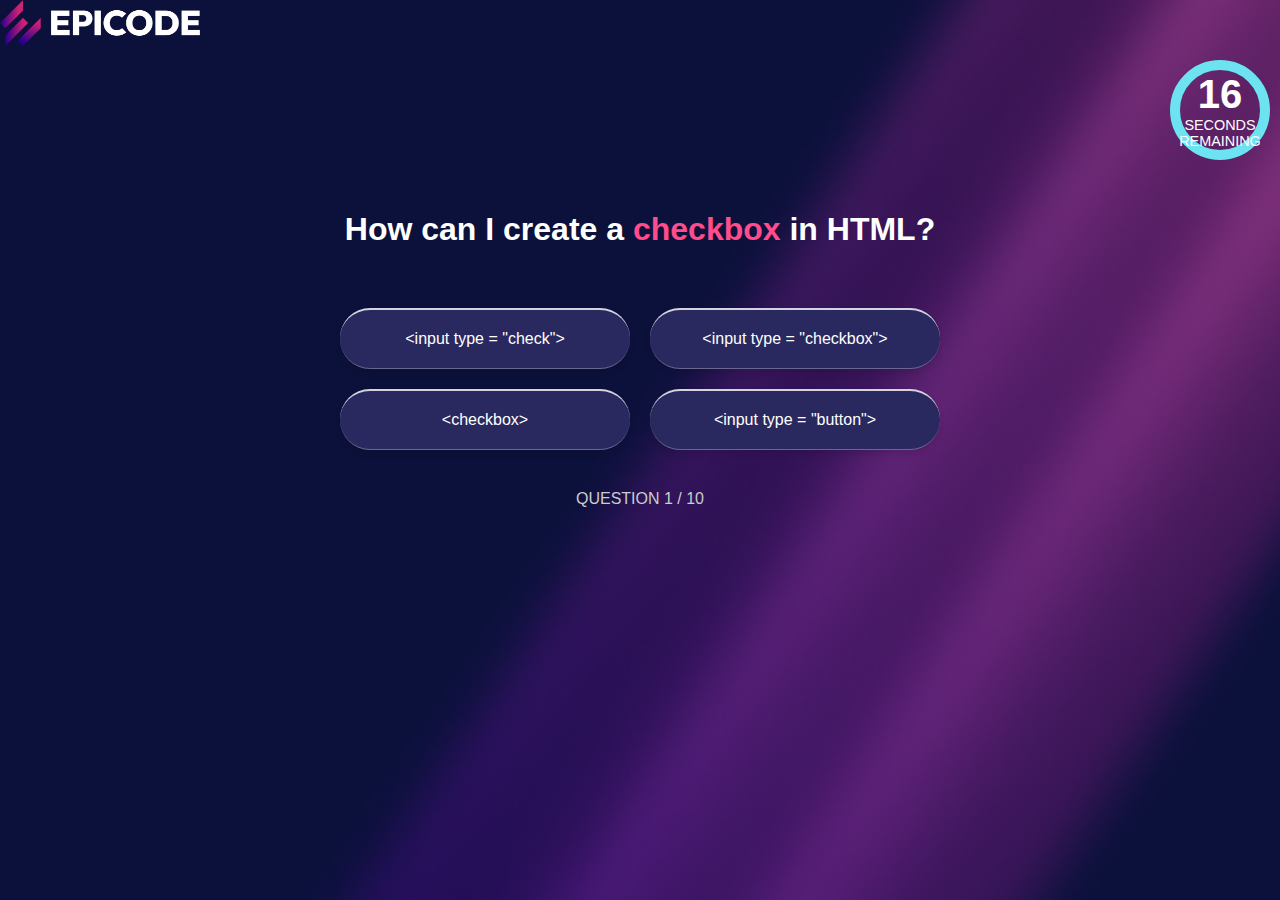
==== quiz.html @ 780d2c5c "unione delle pagine" ====
<!DOCTYPE html>
<!DOCTYPE html>
<html lang="en">
<head>
    <meta charset="UTF-8">
    <meta name="viewport" content="width=device-width, initial-scale=1.0">
    <link rel="stylesheet" href="quiz.css">
    
    <title>Checkbox Quiz</title>
</head>
<body>
    <script src="script.js"></script>
    <img src="img/epicode_logo.png" alt="Logo" class="logo" width="200px">
    
        <div class="header">
            <div class="logo"></div>
        
       <div class="timer-container"></div>
            <div class="timer">
                <svg>
                    <circle class="bg-circle" cx="50" cy="50" r="45"></circle>
                    <circle class="progress-circle" cx="50" cy="50" r="45"></circle>
                </svg>
                <div class="timer-text">
                    <div class="seconds">16</div>
                    <div class="label">SECONDS<br>REMAINING</div>
                </div>
            </div>
        </div>
        <script src="timer.js"></script>
    <div class="content">
        <h1>How can I create a <span class="highlight">checkbox</span> in HTML?</h1>
        <div class="question-box">
            <button class="gradient-button">&lt;input type = "check"&gt;</button>
            <button class="gradient-button">&lt;input type = "checkbox"&gt;</button>
            <button class="gradient-button">&lt;checkbox&gt;</button>
            <button class="gradient-button">&lt;input type = "button"&gt;</button>
        </div>
        <p class="question-number">QUESTION 1 / 10</p>
    </div>
</body>
</html>
---- quiz.css ----
body {
    background-image: url(img/bg.jpg);
    background-size: cover;
    margin: 0;
    font-family: Arial, sans-serif;
    background-color: #2c1a47;
    color: #ffffff;
}

.header {
    display: flex;
    justify-content: space-between;
    align-items: center; 
    padding: 10px; 
  }
  
  .logo {
    font-size: 20px; 
    color: white;
  }

.timer {
    position: relative;
    width: 100px;
    height: 100px;
}

.timer svg {
    position: absolute;
    top: 0;
    left: 0;
    width: 100%;
    height: 100%;
    transform: rotate(-90deg);
}

.timer .bg-circle {
    fill: none;
    stroke: #3d2b5c;
    stroke-width: 10;
    
}

.timer .progress-circle {
    fill: none;
    stroke: #6de3f2;
    stroke-width: 10;
    stroke-dasharray: 283;
    stroke-dashoffset: 0;
    transition: stroke-dashoffset 0.3s linear;
}

.timer .timer-text {
    position: absolute;
    top: 50%;
    left: 50%;
    transform: translate(-50%, -50%);
    text-align: center;
    color: #ffffff;
}

.timer .seconds {
    font-size: 2.5em;
    font-weight: bold;
}

.timer .label {
    font-size: 0.9em;
    text-transform: uppercase;
}

.content {
    text-align: center;
    margin: 20px auto;
}

h1 {
    font-family: Arial, sans-serif;
    color: white;
    padding: 20px; /* spazio interno */
    text-align: center;
      
}

.highlight {
    color: #ff4c8b;
}

.question-box {
    display: grid;
    grid-template-columns: repeat(2, 1fr);
    gap: 20px;
    justify-content: center;
    margin: 40px auto;
    max-width: 600px;
}

button {
    background-color: #292960;
    border: none;
    color: #ffffff;
    padding: 15px;
    font-size: 1em;
    border-radius: 10px;
    cursor: pointer;
    transition: background-color 0.3s;
}

button:hover {
    background-color: #3c3c7f;
}

.gradient-button {
    background: linear-gradient: white
    border: 3px solid rgba(255, 255, 255, 0.3);
    border-top: 2px solid rgba(255, 255, 255, 0.8);
    border-bottom: 1px solid rgba(255, 255, 255, 0.3);
    color: white;
    border-radius: 30px;
    padding: 20px 20px;
    font-size: 16px;
    cursor: pointer;
    display: inline-block;
    text-align: center;
    box-shadow: 0 4px 6px rgba(0, 0, 0, 0.1);
    transition: all 0.3s ease;
  }
  
  .gradient-button:hover {
    box-shadow: 0 6px 10px rgba(0, 0, 0, 0.2);
  }
  

.question-number {
    font-size: 1em;
    color: #cccccc;
}
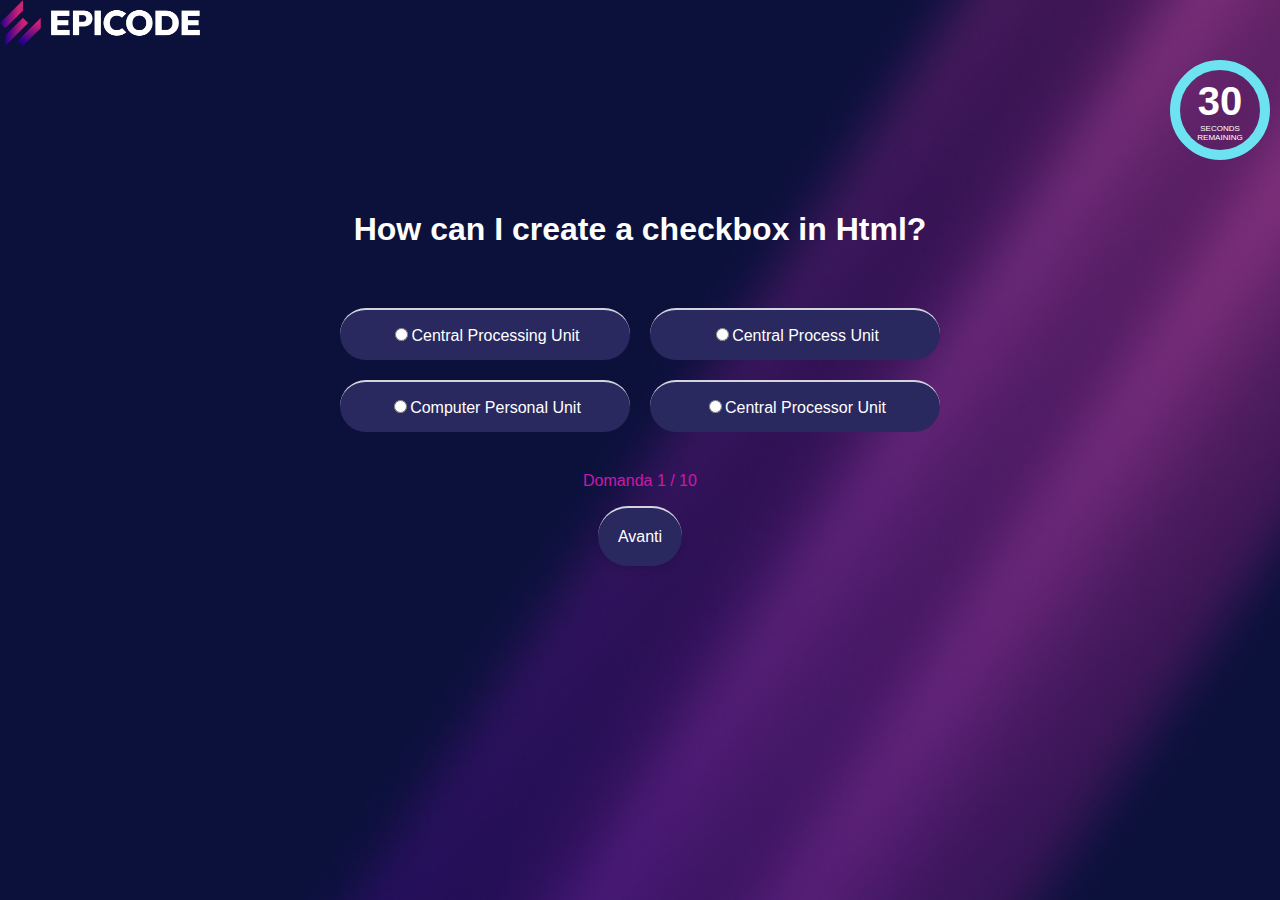
==== commit 1587a6ad: "ultime modifiche" ====
--- a/quiz.html
+++ b/quiz.html
@@ -1,42 +1,44 @@
-<!DOCTYPE html>
 <!DOCTYPE html>
 <html lang="en">
 <head>
     <meta charset="UTF-8">
     <meta name="viewport" content="width=device-width, initial-scale=1.0">
     <link rel="stylesheet" href="quiz.css">
-    
-    <title>Checkbox Quiz</title>
+    <title>Quiz</title>
 </head>
 <body>
-    <script src="script.js"></script>
     <img src="img/epicode_logo.png" alt="Logo" class="logo" width="200px">
-    
-        <div class="header">
-            <div class="logo"></div>
-        
-       <div class="timer-container"></div>
+    <div class="header">
+        <div class="logo"></div>
+        <script src="timer.js"></script>
+        <div class="timer-container">
             <div class="timer">
                 <svg>
                     <circle class="bg-circle" cx="50" cy="50" r="45"></circle>
                     <circle class="progress-circle" cx="50" cy="50" r="45"></circle>
                 </svg>
                 <div class="timer-text">
-                    <div class="seconds">16</div>
+                    <div class="seconds">30</div>
                     <div class="label">SECONDS<br>REMAINING</div>
                 </div>
             </div>
         </div>
-        <script src="timer.js"></script>
+    </div>
     <div class="content">
-        <h1>How can I create a <span class="highlight">checkbox</span> in HTML?</h1>
+        <h1>How can I create a <span> checkbox in Html?</span></h1>
+    
         <div class="question-box">
-            <button class="gradient-button">&lt;input type = "check"&gt;</button>
-            <button class="gradient-button">&lt;input type = "checkbox"&gt;</button>
-            <button class="gradient-button">&lt;checkbox&gt;</button>
-            <button class="gradient-button">&lt;input type = "button"&gt;</button>
-        </div>
-        <p class="question-number">QUESTION 1 / 10</p>
+            <button class ="gradient-button"></button>
+            <button class="gradient-button"></button>
+            <button class="gradient-button"></button>
+            <button class="gradient-button"></button> 
+    
     </div>
+        
+        <p class="question-number"></p>
+        <button id="next-btn" class="gradient-button">Avanti</button>
+    </div>
+    <script src="script.js"></script>
 </body>
 </html>
+
--- a/quiz.css
+++ b/quiz.css
@@ -65,7 +65,7 @@
 }
 
 .timer .label {
-    font-size: 0.9em;
+    font-size: 0.5em;
     text-transform: uppercase;
 }
 
@@ -95,6 +95,19 @@
     max-width: 600px;
 }
 
+label{
+    background-color: #292960;
+    border-radius: 30px;
+    padding: 15px;
+    cursor: pointer;
+    transition: all 0.3s ease;
+    border-top: 2px solid rgba(255, 255, 255, 0.8);
+}
+
+label:hover{
+    background-color: #ca19aa;
+}
+
 button {
     background-color: #292960;
     border: none;
@@ -110,11 +123,13 @@
     background-color: #3c3c7f;
 }
 
+button:hover {
+    background-color: #3c3c7f;
+}
+
 .gradient-button {
-    background: linear-gradient: white
-    border: 3px solid rgba(255, 255, 255, 0.3);
-    border-top: 2px solid rgba(255, 255, 255, 0.8);
-    border-bottom: 1px solid rgba(255, 255, 255, 0.3);
+    background: linear-gradient: white;
+    border-top : 2px solid rgba(255, 255, 255, 0.8);
     color: white;
     border-radius: 30px;
     padding: 20px 20px;
@@ -126,12 +141,12 @@
     transition: all 0.3s ease;
   }
   
-  .gradient-button:hover {
+.gradient-button:hover {
     box-shadow: 0 6px 10px rgba(0, 0, 0, 0.2);
   }
   
 
 .question-number {
     font-size: 1em;
-    color: #cccccc;
+    color: #ca19aa;
 }
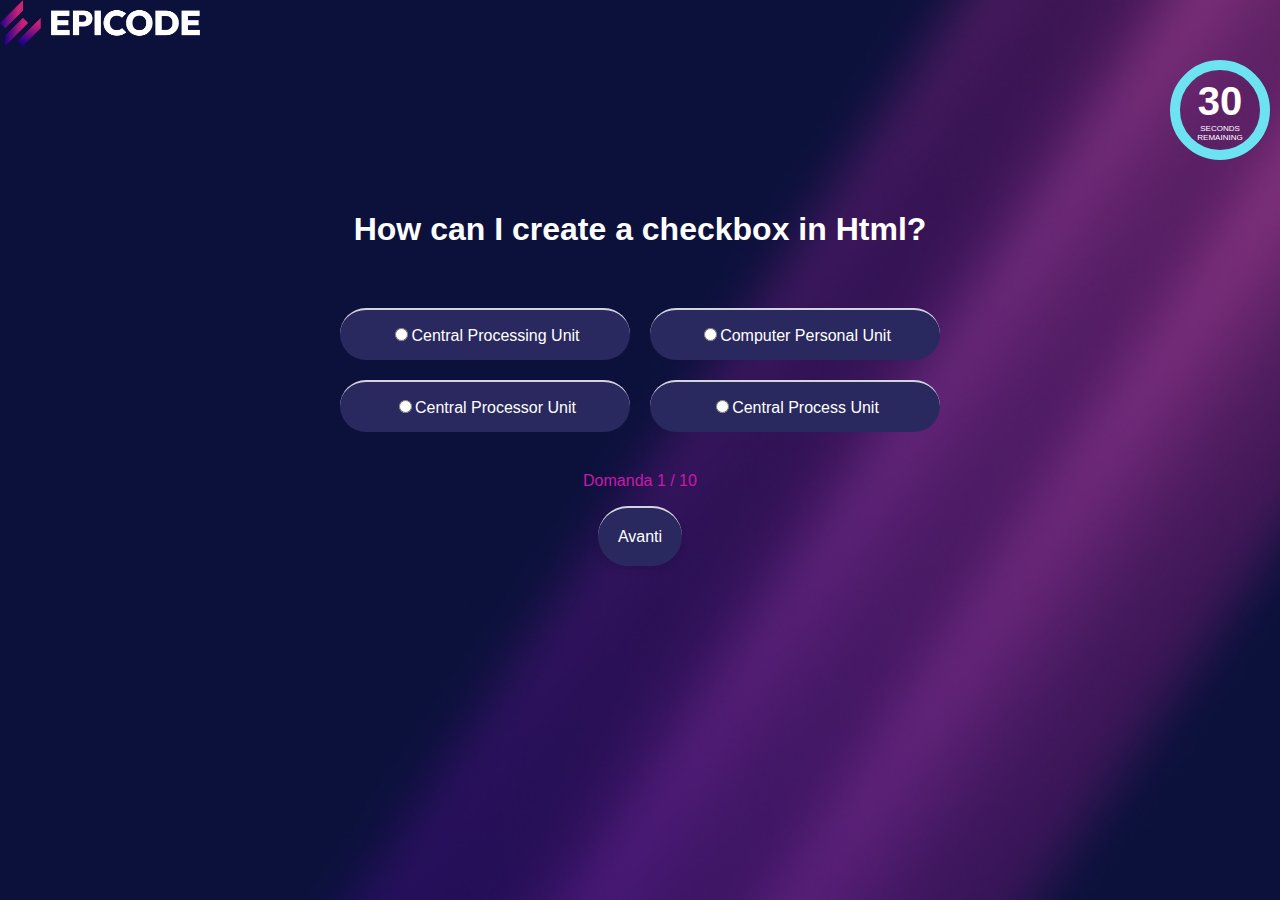
==== commit 8adb8d55: "." ====
--- a/quiz.html
+++ b/quiz.html
@@ -25,6 +25,9 @@
         </div>
     </div>
     <div class="content">
+        <div id="quiz-container">
+        </div>
+            
         <h1>How can I create a <span> checkbox in Html?</span></h1>
     
         <div class="question-box">
